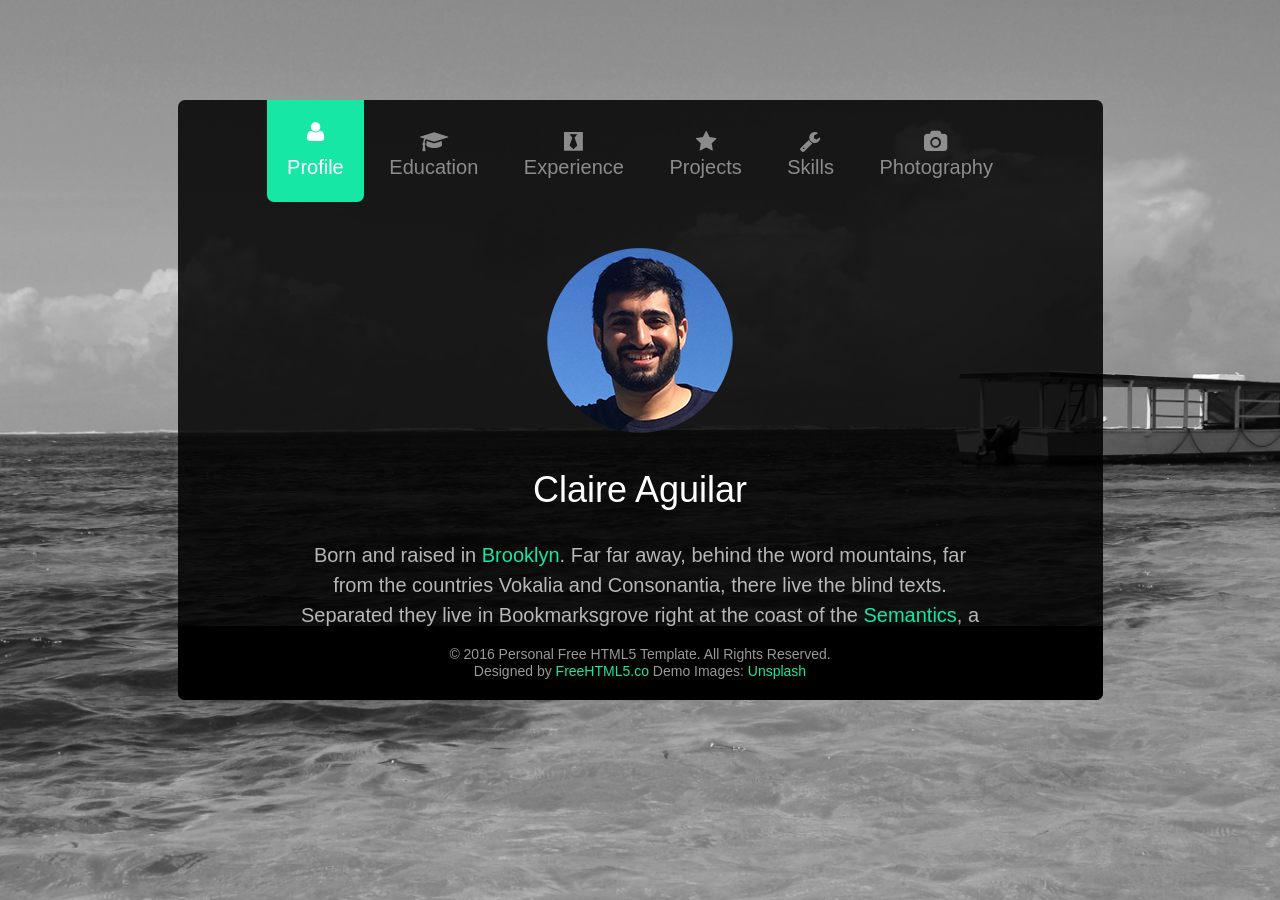
==== index.html @ 72194e79 "initial commit" ====
<!DOCTYPE html>
<!--[if lt IE 7]>      <html class="no-js lt-ie9 lt-ie8 lt-ie7"> <![endif]-->
<!--[if IE 7]>         <html class="no-js lt-ie9 lt-ie8"> <![endif]-->
<!--[if IE 8]>         <html class="no-js lt-ie9"> <![endif]-->
<!--[if gt IE 8]><!--> <html class="no-js"> <!--<![endif]-->
	<head>
	<meta charset="utf-8">
	<meta http-equiv="X-UA-Compatible" content="IE=edge">
	<title>Umair Sharif</title>
	<meta name="viewport" content="width=device-width, initial-scale=1">
	<meta name="description" content="Umair Sharif Portflio" />
	<meta name="keywords" content="Umair, Sharif, Umair Sharif" />
	<meta name="author" content="Umair Sharif" />

  	<!-- Facebook and Twitter integration -->
	<meta property="og:title" content=""/>
	<meta property="og:image" content=""/>
	<meta property="og:url" content=""/>
	<meta property="og:site_name" content=""/>
	<meta property="og:description" content=""/>
	<meta name="twitter:title" content="" />
	<meta name="twitter:image" content="" />
	<meta name="twitter:url" content="" />
	<meta name="twitter:card" content="" />

	<!-- Place favicon.ico and apple-touch-icon.png in the root directory -->
	<link rel="shortcut icon" href="favicon.ico">

	<!-- <link href='https://fonts.googleapis.com/css?family=Work+Sans:400,300,600,400italic,700' rel='stylesheet' type='text/css'> -->
	
	<!-- Animate.css -->
	<link rel="stylesheet" href="css/animate.css">
	<!-- Icomoon Icon Fonts-->
	<link rel="stylesheet" href="css/icomoon.css">
	<!-- Bootstrap  -->
	<link rel="stylesheet" href="css/bootstrap.css">
	<!-- Theme style  -->
	<link rel="stylesheet" href="css/style.css">

	<!-- Modernizr JS -->
	<script src="js/modernizr-2.6.2.min.js"></script>
	<!-- FOR IE9 below -->
	<!--[if lt IE 9]>
	<script src="js/respond.min.js"></script>
	<![endif]-->

	</head>
	<body style="background-image: url(images/bg_img.png);">
	
	<div id="fh5co-main">
		<div class="fh5co-tab-wrap">
			<ul class="fh5co-tab-menu">
				<li class="active"><a href="#" data-tab="1"><span class="icon icon-user"></span><span class="menu-text">Profile</span></a></li>
				<li><a href="#" data-tab="2"><span class="icon icon-graduation-cap"></span><span class="menu-text">Education</span></a></li>
				<li><a href="#" data-tab="3"><span class="icon icon-black-tie"></span><span class="menu-text">Experience</span></a></li>
				<li><a href="#" data-tab="4"><span class="icon icon-star"></span><span class="menu-text">Projects</span></a></li>
				<li><a href="#" data-tab="5" data-pie="yes"><span class="icon icon-wrench"></span><span class="menu-text">Skills</span></a></li>
				<li><a href="#" data-tab="6"><span class="icon icon-camera"></span><span class="menu-text">Photography</span></a></li>
			</ul>
			<div class="fh5co-tab-content active" data-content="1">
				<div class="fh5co-content-inner text-center">
					<div class="row row-bottom-padded-sm">
						<div class="col-md-12">
							<figure>
								<img src="images/profile_img.png" alt="Free HTML5 Wesbite Template by FreeHTML5.co">
							</figure>
							<h1>Claire Aguilar</h1>
							<p>Born and raised in <a href="#">Brooklyn</a>. Far far away, behind the word mountains, far from the countries Vokalia and Consonantia, there live the blind texts. Separated they live in Bookmarksgrove right at the coast of the <a href="#">Semantics</a>, a large language ocean. A small river named Duden flows by their place and supplies it with the necessary regelialia. </p>
						</div>
					</div>
					<div class="row">
						<div class="col-md-12 fh5co-counter">
							<div class="fh5co-number fh5co-left">10</div>
							<div class="fh5co-text">
								<h3 class="border-bottom">Years of experience in Web Design</h3>
								<p>Far far away, behind the word mountains, far from the countries.</p>
							</div>
						</div>
					</div>
					<ul class="fh5co-social">
						<li><a href="#"><i class="icon-envelope"></i></a></li>
						<li><a href="#"><i class="icon-twitter"></i></a></li>
						<li><a href="#"><i class="icon-instagram"></i></a></li>
						<li><a href="#"><i class="icon-google"></i></a></li>
						<li><a href="#"><i class="icon-linkedin"></i></a></li>
					</ul>
				</div>
			</div>
			<div class="fh5co-tab-content" data-content="2">
				<div class="fh5co-content-inner">
					<div class="row">
						<div class="col-md-12">
							<p>Far far away, behind the word mountains, far from the countries Vokalia and Consonantia, there live the blind texts.</p>

							<div class="fh5co-feature">
								<div class="fh5co-icon">
									<i class="icon-graduation-cap"></i>
								</div>
								<div class="fh5co-text">
									<h2>2001-2004</h2>
									<p>Far far away, behind the word mountains, far from the countries.</p>
								</div>
							</div>

							<div class="fh5co-feature">
								<div class="fh5co-icon">
									<i class="icon-graduation-cap"></i>
								</div>
								<div class="fh5co-text">
									<h2>2004-2008</h2>
									<p>Far far away, behind the word mountains, far from the countries.</p>
								</div>
							</div>

							<div class="fh5co-feature">
								<div class="fh5co-icon">
									<i class="icon-graduation-cap"></i>
								</div>
								<div class="fh5co-text">
									<h2>2008-2012</h2>
									<p>Far far away, behind the word mountains, far from the countries.</p>
								</div>
							</div>

						</div>
						
					</div>
				</div>
			</div>
			<div class="fh5co-tab-content" data-content="3">
				<div class="fh5co-content-inner">
					<div class="row">
						<div class="col-md-12">

							<p>I have the privilege to work with these cool companies.</p>

							<div class="fh5co-feature">
								<div class="fh5co-icon">
									<i class="icon-black-tie"></i>
								</div>
								<div class="fh5co-text">
									<h2>2008 - Present</h2>
									<h3>XYZ Inc.</h3>
									<p>Far far away, behind the word mountains, far from the countries.</p>
								</div>
							</div>

							<div class="fh5co-feature">
								<div class="fh5co-icon">
									<i class="icon-black-tie"></i>
								</div>
								<div class="fh5co-text">
									<h2>2004-2008</h2>
									<h3>Previous Ltd Co.</h3>
									<p>Far far away, behind the word mountains, far from the countries.</p>
								</div>
							</div>

							<div class="fh5co-feature">
								<div class="fh5co-icon">
									<i class="icon-black-tie"></i>
								</div>
								<div class="fh5co-text">
									<h2>1999-2004</h2>
									<h3>Previous Ltd Co.</h3>
									<p>Far far away, behind the word mountains, far from the countries.</p>
								</div>
							</div>

						</div>
						
					</div>
				</div>
			</div>
			<div class="fh5co-tab-content" data-content="4">
				<div class="fh5co-content-inner">
					<div class="row">
						<div class="col-md-12">

							<p>Here are some of my personal projects.</p>

							<div class="fh5co-feature">
								<div class="fh5co-icon">
									<i class="icon-star"></i>
								</div>
								<div class="fh5co-text">
									<h2>GrapeVyne</h2>
									<!-- <h3>XYZ Inc.</h3> -->
									<p>iOS App</p>
								</div>
							</div>

							<div class="fh5co-feature">
								<div class="fh5co-icon">
									<i class="icon-black-tie"></i>
								</div>
								<div class="fh5co-text">
									<h2>2004-2008</h2>
									<h3>Previous Ltd Co.</h3>
									<p>Far far away, behind the word mountains, far from the countries.</p>
								</div>
							</div>

							<div class="fh5co-feature">
								<div class="fh5co-icon">
									<i class="icon-black-tie"></i>
								</div>
								<div class="fh5co-text">
									<h2>1999-2004</h2>
									<h3>Previous Ltd Co.</h3>
									<p>Far far away, behind the word mountains, far from the countries.</p>
								</div>
							</div>

						</div>
						
					</div>
				</div>
			</div>
			<div class="fh5co-tab-content" data-content="5">
				<div class="fh5co-content-inner">
					<div class="row">
						<div class="col-md-12">
							<p>Far far away, behind the word mountains, far from the countries Vokalia and Consonantia, there live the blind texts.</p>
						</div>
						<div class="col-md-4 col-sm-6 col-xs-12 text-center">
							<div class="chart" data-percent="95"><span><strong>HTML5</strong>95%</span></div>
						</div>
						<div class="col-md-4 col-sm-6 col-xs-12 text-center">
							<div class="chart" data-percent="93"><span><strong>CSS3</strong>93%</span></div>
						</div>
						<div class="col-md-4 col-sm-6 col-xs-12 text-center">
							<div class="chart" data-percent="90"><span><strong>jQuery</strong>90%</span></div>
						</div>

						<div class="col-md-4 col-sm-6 col-xs-12 text-center">
							<div class="chart" data-percent="89"><span><strong>PHP</strong>89%</span></div>
						</div>
						<div class="col-md-4 col-sm-6 col-xs-12 text-center">
							<div class="chart" data-percent="85"><span><strong>MySQL</strong>85%</span></div>
						</div>
						<div class="col-md-4 col-sm-6 col-xs-12 text-center">
							<div class="chart" data-percent="90"><span><strong>AngularJS</strong>90%</span></div>
						</div>

					</div>
				</div>
			</div>
		</div>
		<footer id="fh5co-footer">
			<div class="row">
				<div class="col-md-6 col-md-offset-3 text-center">
					<small>
						&copy; 2016 Personal Free HTML5 Template. All Rights Reserved. <span class="fh5co-author">
						Designed by <a href="http://freehtml5.co" target="_blank">FreeHTML5.co</a> Demo Images: <a href="http://unsplash.com/" target="_blank">Unsplash</a></span>
					</small>
				</div>
			</div>
		</footer>
	</div>
	
	<!-- jQuery -->
	<script src="js/jquery.min.js"></script>
	<!-- jQuery Easing -->
	<script src="js/jquery.easing.1.3.js"></script>
	<!-- Bootstrap -->
	<script src="js/bootstrap.min.js"></script>
	<!-- Waypoints -->
	<script src="js/jquery.waypoints.min.js"></script>
	<!-- Easy PieChart -->
	<script src="js/jquery.easypiechart.min.js"></script>
	<!-- MAIN JS -->
	<script src="js/main.js"></script>

	</body>
</html>
---- css/icomoon.css ----
@font-face {
    font-family: 'icomoon';
    src:    url('fonts/icomoon.eot?195opb');
    src:    url('fonts/icomoon.eot?195opb#iefix') format('embedded-opentype'),
        url('fonts/icomoon.ttf?195opb') format('truetype'),
        url('fonts/icomoon.woff?195opb') format('woff'),
        url('fonts/icomoon.svg?195opb#icomoon') format('svg');
    font-weight: normal;
    font-style: normal;
}

[class^="icon-"], [class*=" icon-"] {
    /* use !important to prevent issues with browser extensions that change fonts */
    font-family: 'icomoon' !important;
    speak: none;
    font-style: normal;
    font-weight: normal;
    font-variant: normal;
    text-transform: none;
    line-height: 1;

    /* Better Font Rendering =========== */
    -webkit-font-smoothing: antialiased;
    -moz-osx-font-smoothing: grayscale;
}

.icon-glass:before {
    content: "\f000";
}
.icon-music:before {
    content: "\f001";
}
.icon-search:before {
    content: "\f002";
}
.icon-envelope-o:before {
    content: "\f003";
}
.icon-heart:before {
    content: "\f004";
}
.icon-star:before {
    content: "\f005";
}
.icon-star-o:before {
    content: "\f006";
}
.icon-user:before {
    content: "\f007";
}
.icon-film:before {
    content: "\f008";
}
.icon-th-large:before {
    content: "\f009";
}
.icon-th:before {
    content: "\f00a";
}
.icon-th-list:before {
    content: "\f00b";
}
.icon-check:before {
    content: "\f00c";
}
.icon-close:before {
    content: "\f00d";
}
.icon-remove:before {
    content: "\f00d";
}
.icon-times:before {
    content: "\f00d";
}
.icon-search-plus:before {
    content: "\f00e";
}
.icon-search-minus:before {
    content: "\f010";
}
.icon-power-off:before {
    content: "\f011";
}
.icon-signal:before {
    content: "\f012";
}
.icon-cog:before {
    content: "\f013";
}
.icon-gear:before {
    content: "\f013";
}
.icon-trash-o:before {
    content: "\f014";
}
.icon-home:before {
    content: "\f015";
}
.icon-file-o:before {
    content: "\f016";
}
.icon-clock-o:before {
    content: "\f017";
}
.icon-road:before {
    content: "\f018";
}
.icon-download:before {
    content: "\f019";
}
.icon-arrow-circle-o-down:before {
    content: "\f01a";
}
.icon-arrow-circle-o-up:before {
    content: "\f01b";
}
.icon-inbox:before {
    content: "\f01c";
}
.icon-play-circle-o:before {
    content: "\f01d";
}
.icon-repeat:before {
    content: "\f01e";
}
.icon-rotate-right:before {
    content: "\f01e";
}
.icon-refresh:before {
    content: "\f021";
}
.icon-list-alt:before {
    content: "\f022";
}
.icon-lock:before {
    content: "\f023";
}
.icon-flag:before {
    content: "\f024";
}
.icon-headphones:before {
    content: "\f025";
}
.icon-volume-off:before {
    content: "\f026";
}
.icon-volume-down:before {
    content: "\f027";
}
.icon-volume-up:before {
    content: "\f028";
}
.icon-qrcode:before {
    content: "\f029";
}
.icon-barcode:before {
    content: "\f02a";
}
.icon-tag:before {
    content: "\f02b";
}
.icon-tags:before {
    content: "\f02c";
}
.icon-book:before {
    content: "\f02d";
}
.icon-bookmark:before {
    content: "\f02e";
}
.icon-print:before {
    content: "\f02f";
}
.icon-camera:before {
    content: "\f030";
}
.icon-font:before {
    content: "\f031";
}
.icon-bold:before {
    content: "\f032";
}
.icon-italic:before {
    content: "\f033";
}
.icon-text-height:before {
    content: "\f034";
}
.icon-text-width:before {
    content: "\f035";
}
.icon-align-left:before {
    content: "\f036";
}
.icon-align-center:before {
    content: "\f037";
}
.icon-align-right:before {
    content: "\f038";
}
.icon-align-justify:before {
    content: "\f039";
}
.icon-list:before {
    content: "\f03a";
}
.icon-dedent:before {
    content: "\f03b";
}
.icon-outdent:before {
    content: "\f03b";
}
.icon-indent:before {
    content: "\f03c";
}
.icon-video-camera:before {
    content: "\f03d";
}
.icon-image:before {
    content: "\f03e";
}
.icon-photo:before {
    content: "\f03e";
}
.icon-picture-o:before {
    content: "\f03e";
}
.icon-pencil:before {
    content: "\f040";
}
.icon-map-marker:before {
    content: "\f041";
}
.icon-adjust:before {
    content: "\f042";
}
.icon-tint:before {
    content: "\f043";
}
.icon-edit:before {
    content: "\f044";
}
.icon-pencil-square-o:before {
    content: "\f044";
}
.icon-share-square-o:before {
    content: "\f045";
}
.icon-check-square-o:before {
    content: "\f046";
}
.icon-arrows:before {
    content: "\f047";
}
.icon-step-backward:before {
    content: "\f048";
}
.icon-fast-backward:before {
    content: "\f049";
}
.icon-backward:before {
    content: "\f04a";
}
.icon-play:before {
    content: "\f04b";
}
.icon-pause:before {
    content: "\f04c";
}
.icon-stop:before {
    content: "\f04d";
}
.icon-forward:before {
    content: "\f04e";
}
.icon-fast-forward:before {
    content: "\f050";
}
.icon-step-forward:before {
    content: "\f051";
}
.icon-eject:before {
    content: "\f052";
}
.icon-chevron-left:before {
    content: "\f053";
}
.icon-chevron-right:before {
    content: "\f054";
}
.icon-plus-circle:before {
    content: "\f055";
}
.icon-minus-circle:before {
    content: "\f056";
}
.icon-times-circle:before {
    content: "\f057";
}
.icon-check-circle:before {
    content: "\f058";
}
.icon-question-circle:before {
    content: "\f059";
}
.icon-info-circle:before {
    content: "\f05a";
}
.icon-crosshairs:before {
    content: "\f05b";
}
.icon-times-circle-o:before {
    content: "\f05c";
}
.icon-check-circle-o:before {
    content: "\f05d";
}
.icon-ban:before {
    content: "\f05e";
}
.icon-arrow-left:before {
    content: "\f060";
}
.icon-arrow-right:before {
    content: "\f061";
}
.icon-arrow-up:before {
    content: "\f062";
}
.icon-arrow-down:before {
    content: "\f063";
}
.icon-mail-forward:before {
    content: "\f064";
}
.icon-share:before {
    content: "\f064";
}
.icon-expand:before {
    content: "\f065";
}
.icon-compress:before {
    content: "\f066";
}
.icon-plus:before {
    content: "\f067";
}
.icon-minus:before {
    content: "\f068";
}
.icon-asterisk:before {
    content: "\f069";
}
.icon-exclamation-circle:before {
    content: "\f06a";
}
.icon-gift:before {
    content: "\f06b";
}
.icon-leaf:before {
    content: "\f06c";
}
.icon-fire:before {
    content: "\f06d";
}
.icon-eye:before {
    content: "\f06e";
}
.icon-eye-slash:before {
    content: "\f070";
}
.icon-exclamation-triangle:before {
    content: "\f071";
}
.icon-warning:before {
    content: "\f071";
}
.icon-plane:before {
    content: "\f072";
}
.icon-calendar:before {
    content: "\f073";
}
.icon-random:before {
    content: "\f074";
}
.icon-comment:before {
    content: "\f075";
}
.icon-magnet:before {
    content: "\f076";
}
.icon-chevron-up:before {
    content: "\f077";
}
.icon-chevron-down:before {
    content: "\f078";
}
.icon-retweet:before {
    content: "\f079";
}
.icon-shopping-cart:before {
    content: "\f07a";
}
.icon-folder:before {
    content: "\f07b";
}
.icon-folder-open:before {
    content: "\f07c";
}
.icon-arrows-v:before {
    content: "\f07d";
}
.icon-arrows-h:before {
    content: "\f07e";
}
.icon-bar-chart:before {
    content: "\f080";
}
.icon-bar-chart-o:before {
    content: "\f080";
}
.icon-twitter-square:before {
    content: "\f081";
}
.icon-facebook-square:before {
    content: "\f082";
}
.icon-camera-retro:before {
    content: "\f083";
}
.icon-key:before {
    content: "\f084";
}
.icon-cogs:before {
    content: "\f085";
}
.icon-gears:before {
    content: "\f085";
}
.icon-comments:before {
    content: "\f086";
}
.icon-thumbs-o-up:before {
    content: "\f087";
}
.icon-thumbs-o-down:before {
    content: "\f088";
}
.icon-star-half:before {
    content: "\f089";
}
.icon-heart-o:before {
    content: "\f08a";
}
.icon-sign-out:before {
    content: "\f08b";
}
.icon-linkedin-square:before {
    content: "\f08c";
}
.icon-thumb-tack:before {
    content: "\f08d";
}
.icon-external-link:before {
    content: "\f08e";
}
.icon-sign-in:before {
    content: "\f090";
}
.icon-trophy:before {
    content: "\f091";
}
.icon-github-square:before {
    content: "\f092";
}
.icon-upload:before {
    content: "\f093";
}
.icon-lemon-o:before {
    content: "\f094";
}
.icon-phone:before {
    content: "\f095";
}
.icon-square-o:before {
    content: "\f096";
}
.icon-bookmark-o:before {
    content: "\f097";
}
.icon-phone-square:before {
    content: "\f098";
}
.icon-twitter:before {
    content: "\f099";
}
.icon-facebook:before {
    content: "\f09a";
}
.icon-facebook-f:before {
    content: "\f09a";
}
.icon-github:before {
    content: "\f09b";
}
.icon-unlock:before {
    content: "\f09c";
}
.icon-credit-card:before {
    content: "\f09d";
}
.icon-feed:before {
    content: "\f09e";
}
.icon-rss:before {
    content: "\f09e";
}
.icon-hdd-o:before {
    content: "\f0a0";
}
.icon-bullhorn:before {
    content: "\f0a1";
}
.icon-bell-o:before {
    content: "\f0a2";
}
.icon-certificate:before {
    content: "\f0a3";
}
.icon-hand-o-right:before {
    content: "\f0a4";
}
.icon-hand-o-left:before {
    content: "\f0a5";
}
.icon-hand-o-up:before {
    content: "\f0a6";
}
.icon-hand-o-down:before {
    content: "\f0a7";
}
.icon-arrow-circle-left:before {
    content: "\f0a8";
}
.icon-arrow-circle-right:before {
    content: "\f0a9";
}
.icon-arrow-circle-up:before {
    content: "\f0aa";
}
.icon-arrow-circle-down:before {
    content: "\f0ab";
}
.icon-globe:before {
    content: "\f0ac";
}
.icon-wrench:before {
    content: "\f0ad";
}
.icon-tasks:before {
    content: "\f0ae";
}
.icon-filter:before {
    content: "\f0b0";
}
.icon-briefcase:before {
    content: "\f0b1";
}
.icon-arrows-alt:before {
    content: "\f0b2";
}
.icon-group:before {
    content: "\f0c0";
}
.icon-users:before {
    content: "\f0c0";
}
.icon-chain:before {
    content: "\f0c1";
}
.icon-link:before {
    content: "\f0c1";
}
.icon-cloud:before {
    content: "\f0c2";
}
.icon-flask:before {
    content: "\f0c3";
}
.icon-cut:before {
    content: "\f0c4";
}
.icon-scissors:before {
    content: "\f0c4";
}
.icon-copy:before {
    content: "\f0c5";
}
.icon-files-o:before {
    content: "\f0c5";
}
.icon-paperclip:before {
    content: "\f0c6";
}
.icon-floppy-o:before {
    content: "\f0c7";
}
.icon-save:before {
    content: "\f0c7";
}
.icon-square:before {
    content: "\f0c8";
}
.icon-bars:before {
    content: "\f0c9";
}
.icon-navicon:before {
    content: "\f0c9";
}
.icon-reorder:before {
    content: "\f0c9";
}
.icon-list-ul:before {
    content: "\f0ca";
}
.icon-list-ol:before {
    content: "\f0cb";
}
.icon-strikethrough:before {
    content: "\f0cc";
}
.icon-underline:before {
    content: "\f0cd";
}
.icon-table:before {
    content: "\f0ce";
}
.icon-magic:before {
    content: "\f0d0";
}
.icon-truck:before {
    content: "\f0d1";
}
.icon-pinterest:before {
    content: "\f0d2";
}
.icon-pinterest-square:before {
    content: "\f0d3";
}
.icon-google-plus-square:before {
    content: "\f0d4";
}
.icon-google-plus:before {
    content: "\f0d5";
}
.icon-money:before {
    content: "\f0d6";
}
.icon-caret-down:before {
    content: "\f0d7";
}
.icon-caret-up:before {
    content: "\f0d8";
}
.icon-caret-left:before {
    content: "\f0d9";
}
.icon-caret-right:before {
    content: "\f0da";
}
.icon-columns:before {
    content: "\f0db";
}
.icon-sort:before {
    content: "\f0dc";
}
.icon-unsorted:before {
    content: "\f0dc";
}
.icon-sort-desc:before {
    content: "\f0dd";
}
.icon-sort-down:before {
    content: "\f0dd";
}
.icon-sort-asc:before {
    content: "\f0de";
}
.icon-sort-up:before {
    content: "\f0de";
}
.icon-envelope:before {
    content: "\f0e0";
}
.icon-linkedin:before {
    content: "\f0e1";
}
.icon-rotate-left:before {
    content: "\f0e2";
}
.icon-undo:before {
    content: "\f0e2";
}
.icon-gavel:before {
    content: "\f0e3";
}
.icon-legal:before {
    content: "\f0e3";
}
.icon-dashboard:before {
    content: "\f0e4";
}
.icon-tachometer:before {
    content: "\f0e4";
}
.icon-comment-o:before {
    content: "\f0e5";
}
.icon-comments-o:before {
    content: "\f0e6";
}
.icon-bolt:before {
    content: "\f0e7";
}
.icon-flash:before {
    content: "\f0e7";
}
.icon-sitemap:before {
    content: "\f0e8";
}
.icon-umbrella:before {
    content: "\f0e9";
}
.icon-clipboard:before {
    content: "\f0ea";
}
.icon-paste:before {
    content: "\f0ea";
}
.icon-lightbulb-o:before {
    content: "\f0eb";
}
.icon-exchange:before {
    content: "\f0ec";
}
.icon-cloud-download:before {
    content: "\f0ed";
}
.icon-cloud-upload:before {
    content: "\f0ee";
}
.icon-user-md:before {
    content: "\f0f0";
}
.icon-stethoscope:before {
    content: "\f0f1";
}
.icon-suitcase:before {
    content: "\f0f2";
}
.icon-bell:before {
    content: "\f0f3";
}
.icon-coffee:before {
    content: "\f0f4";
}
.icon-cutlery:before {
    content: "\f0f5";
}
.icon-file-text-o:before {
    content: "\f0f6";
}
.icon-building-o:before {
    content: "\f0f7";
}
.icon-hospital-o:before {
    content: "\f0f8";
}
.icon-ambulance:before {
    content: "\f0f9";
}
.icon-medkit:before {
    content: "\f0fa";
}
.icon-fighter-jet:before {
    content: "\f0fb";
}
.icon-beer:before {
    content: "\f0fc";
}
.icon-h-square:before {
    content: "\f0fd";
}
.icon-plus-square:before {
    content: "\f0fe";
}
.icon-angle-double-left:before {
    content: "\f100";
}
.icon-angle-double-right:before {
    content: "\f101";
}
.icon-angle-double-up:before {
    content: "\f102";
}
.icon-angle-double-down:before {
    content: "\f103";
}
.icon-angle-left:before {
    content: "\f104";
}
.icon-angle-right:before {
    content: "\f105";
}
.icon-angle-up:before {
    content: "\f106";
}
.icon-angle-down:before {
    content: "\f107";
}
.icon-desktop:before {
    content: "\f108";
}
.icon-laptop:before {
    content: "\f109";
}
.icon-tablet:before {
    content: "\f10a";
}
.icon-mobile:before {
    content: "\f10b";
}
.icon-mobile-phone:before {
    content: "\f10b";
}
.icon-circle-o:before {
    content: "\f10c";
}
.icon-quote-left:before {
    content: "\f10d";
}
.icon-quote-right:before {
    content: "\f10e";
}
.icon-spinner:before {
    content: "\f110";
}
.icon-circle:before {
    content: "\f111";
}
.icon-mail-reply:before {
    content: "\f112";
}
.icon-reply:before {
    content: "\f112";
}
.icon-github-alt:before {
    content: "\f113";
}
.icon-folder-o:before {
    content: "\f114";
}
.icon-folder-open-o:before {
    content: "\f115";
}
.icon-smile-o:before {
    content: "\f118";
}
.icon-frown-o:before {
    content: "\f119";
}
.icon-meh-o:before {
    content: "\f11a";
}
.icon-gamepad:before {
    content: "\f11b";
}
.icon-keyboard-o:before {
    content: "\f11c";
}
.icon-flag-o:before {
    content: "\f11d";
}
.icon-flag-checkered:before {
    content: "\f11e";
}
.icon-terminal:before {
    content: "\f120";
}
.icon-code:before {
    content: "\f121";
}
.icon-mail-reply-all:before {
    content: "\f122";
}
.icon-reply-all:before {
    content: "\f122";
}
.icon-star-half-empty:before {
    content: "\f123";
}
.icon-star-half-full:before {
    content: "\f123";
}
.icon-star-half-o:before {
    content: "\f123";
}
.icon-location-arrow:before {
    content: "\f124";
}
.icon-crop:before {
    content: "\f125";
}
.icon-code-fork:before {
    content: "\f126";
}
.icon-chain-broken:before {
    content: "\f127";
}
.icon-unlink:before {
    content: "\f127";
}
.icon-question:before {
    content: "\f128";
}
.icon-info:before {
    content: "\f129";
}
.icon-exclamation:before {
    content: "\f12a";
}
.icon-superscript:before {
    content: "\f12b";
}
.icon-subscript:before {
    content: "\f12c";
}
.icon-eraser:before {
    content: "\f12d";
}
.icon-puzzle-piece:before {
    content: "\f12e";
}
.icon-microphone:before {
    content: "\f130";
}
.icon-microphone-slash:before {
    content: "\f131";
}
.icon-shield:before {
    content: "\f132";
}
.icon-calendar-o:before {
    content: "\f133";
}
.icon-fire-extinguisher:before {
    content: "\f134";
}
.icon-rocket:before {
    content: "\f135";
}
.icon-maxcdn:before {
    content: "\f136";
}
.icon-chevron-circle-left:before {
    content: "\f137";
}
.icon-chevron-circle-right:before {
    content: "\f138";
}
.icon-chevron-circle-up:before {
    content: "\f139";
}
.icon-chevron-circle-down:before {
    content: "\f13a";
}
.icon-html5:before {
    content: "\f13b";
}
.icon-css3:before {
    content: "\f13c";
}
.icon-anchor:before {
    content: "\f13d";
}
.icon-unlock-alt:before {
    content: "\f13e";
}
.icon-bullseye:before {
    content: "\f140";
}
.icon-ellipsis-h:before {
    content: "\f141";
}
.icon-ellipsis-v:before {
    content: "\f142";
}
.icon-rss-square:before {
    content: "\f143";
}
.icon-play-circle:before {
    content: "\f144";
}
.icon-ticket:before {
    content: "\f145";
}
.icon-minus-square:before {
    content: "\f146";
}
.icon-minus-square-o:before {
    content: "\f147";
}
.icon-level-up:before {
    content: "\f148";
}
.icon-level-down:before {
    content: "\f149";
}
.icon-check-square:before {
    content: "\f14a";
}
.icon-pencil-square:before {
    content: "\f14b";
}
.icon-external-link-square:before {
    content: "\f14c";
}
.icon-share-square:before {
    content: "\f14d";
}
.icon-compass:before {
    content: "\f14e";
}
.icon-caret-square-o-down:before {
    content: "\f150";
}
.icon-toggle-down:before {
    content: "\f150";
}
.icon-caret-square-o-up:before {
    content: "\f151";
}
.icon-toggle-up:before {
    content: "\f151";
}
.icon-caret-square-o-right:before {
    content: "\f152";
}
.icon-toggle-right:before {
    content: "\f152";
}
.icon-eur:before {
    content: "\f153";
}
.icon-euro:before {
    content: "\f153";
}
.icon-gbp:before {
    content: "\f154";
}
.icon-dollar:before {
    content: "\f155";
}
.icon-usd:before {
    content: "\f155";
}
.icon-inr:before {
    content: "\f156";
}
.icon-rupee:before {
    content: "\f156";
}
.icon-cny:before {
    content: "\f157";
}
.icon-jpy:before {
    content: "\f157";
}
.icon-rmb:before {
    content: "\f157";
}
.icon-yen:before {
    content: "\f157";
}
.icon-rouble:before {
    content: "\f158";
}
.icon-rub:before {
    content: "\f158";
}
.icon-ruble:before {
    content: "\f158";
}
.icon-krw:before {
    content: "\f159";
}
.icon-won:before {
    content: "\f159";
}
.icon-bitcoin:before {
    content: "\f15a";
}
.icon-btc:before {
    content: "\f15a";
}
.icon-file:before {
    content: "\f15b";
}
.icon-file-text:before {
    content: "\f15c";
}
.icon-sort-alpha-asc:before {
    content: "\f15d";
}
.icon-sort-alpha-desc:before {
    content: "\f15e";
}
.icon-sort-amount-asc:before {
    content: "\f160";
}
.icon-sort-amount-desc:before {
    content: "\f161";
}
.icon-sort-numeric-asc:before {
    content: "\f162";
}
.icon-sort-numeric-desc:before {
    content: "\f163";
}
.icon-thumbs-up:before {
    content: "\f164";
}
.icon-thumbs-down:before {
    content: "\f165";
}
.icon-youtube-square:before {
    content: "\f166";
}
.icon-youtube:before {
    content: "\f167";
}
.icon-xing:before {
    content: "\f168";
}
.icon-xing-square:before {
    content: "\f169";
}
.icon-youtube-play:before {
    content: "\f16a";
}
.icon-dropbox:before {
    content: "\f16b";
}
.icon-stack-overflow:before {
    content: "\f16c";
}
.icon-instagram:before {
    content: "\f16d";
}
.icon-flickr:before {
    content: "\f16e";
}
.icon-adn:before {
    content: "\f170";
}
.icon-bitbucket:before {
    content: "\f171";
}
.icon-bitbucket-square:before {
    content: "\f172";
}
.icon-tumblr:before {
    content: "\f173";
}
.icon-tumblr-square:before {
    content: "\f174";
}
.icon-long-arrow-down:before {
    content: "\f175";
}
.icon-long-arrow-up:before {
    content: "\f176";
}
.icon-long-arrow-left:before {
    content: "\f177";
}
.icon-long-arrow-right:before {
    content: "\f178";
}
.icon-apple:before {
    content: "\f179";
}
.icon-windows:before {
    content: "\f17a";
}
.icon-android:before {
    content: "\f17b";
}
.icon-linux:before {
    content: "\f17c";
}
.icon-dribbble:before {
    content: "\f17d";
}
.icon-skype:before {
    content: "\f17e";
}
.icon-foursquare:before {
    content: "\f180";
}
.icon-trello:before {
    content: "\f181";
}
.icon-female:before {
    content: "\f182";
}
.icon-male:before {
    content: "\f183";
}
.icon-gittip:before {
    content: "\f184";
}
.icon-gratipay:before {
    content: "\f184";
}
.icon-sun-o:before {
    content: "\f185";
}
.icon-moon-o:before {
    content: "\f186";
}
.icon-archive:before {
    content: "\f187";
}
.icon-bug:before {
    content: "\f188";
}
.icon-vk:before {
    content: "\f189";
}
.icon-weibo:before {
    content: "\f18a";
}
.icon-renren:before {
    content: "\f18b";
}
.icon-pagelines:before {
    content: "\f18c";
}
.icon-stack-exchange:before {
    content: "\f18d";
}
.icon-arrow-circle-o-right:before {
    content: "\f18e";
}
.icon-arrow-circle-o-left:before {
    content: "\f190";
}
.icon-caret-square-o-left:before {
    content: "\f191";
}
.icon-toggle-left:before {
    content: "\f191";
}
.icon-dot-circle-o:before {
    content: "\f192";
}
.icon-wheelchair:before {
    content: "\f193";
}
.icon-vimeo-square:before {
    content: "\f194";
}
.icon-try:before {
    content: "\f195";
}
.icon-turkish-lira:before {
    content: "\f195";
}
.icon-plus-square-o:before {
    content: "\f196";
}
.icon-space-shuttle:before {
    content: "\f197";
}
.icon-slack:before {
    content: "\f198";
}
.icon-envelope-square:before {
    content: "\f199";
}
.icon-wordpress:before {
    content: "\f19a";
}
.icon-openid:before {
    content: "\f19b";
}
.icon-bank:before {
    content: "\f19c";
}
.icon-institution:before {
    content: "\f19c";
}
.icon-university:before {
    content: "\f19c";
}
.icon-graduation-cap:before {
    content: "\f19d";
}
.icon-mortar-board:before {
    content: "\f19d";
}
.icon-yahoo:before {
    content: "\f19e";
}
.icon-google:before {
    content: "\f1a0";
}
.icon-reddit:before {
    content: "\f1a1";
}
.icon-reddit-square:before {
    content: "\f1a2";
}
.icon-stumbleupon-circle:before {
    content: "\f1a3";
}
.icon-stumbleupon:before {
    content: "\f1a4";
}
.icon-delicious:before {
    content: "\f1a5";
}
.icon-digg:before {
    content: "\f1a6";
}
.icon-pied-piper-pp:before {
    content: "\f1a7";
}
.icon-pied-piper-alt:before {
    content: "\f1a8";
}
.icon-drupal:before {
    content: "\f1a9";
}
.icon-joomla:before {
    content: "\f1aa";
}
.icon-language:before {
    content: "\f1ab";
}
.icon-fax:before {
    content: "\f1ac";
}
.icon-building:before {
    content: "\f1ad";
}
.icon-child:before {
    content: "\f1ae";
}
.icon-paw:before {
    content: "\f1b0";
}
.icon-spoon:before {
    content: "\f1b1";
}
.icon-cube:before {
    content: "\f1b2";
}
.icon-cubes:before {
    content: "\f1b3";
}
.icon-behance:before {
    content: "\f1b4";
}
.icon-behance-square:before {
    content: "\f1b5";
}
.icon-steam:before {
    content: "\f1b6";
}
.icon-steam-square:before {
    content: "\f1b7";
}
.icon-recycle:before {
    content: "\f1b8";
}
.icon-automobile:before {
    content: "\f1b9";
}
.icon-car:before {
    content: "\f1b9";
}
.icon-cab:before {
    content: "\f1ba";
}
.icon-taxi:before {
    content: "\f1ba";
}
.icon-tree:before {
    content: "\f1bb";
}
.icon-spotify:before {
    content: "\f1bc";
}
.icon-deviantart:before {
    content: "\f1bd";
}
.icon-soundcloud:before {
    content: "\f1be";
}
.icon-database:before {
    content: "\f1c0";
}
.icon-file-pdf-o:before {
    content: "\f1c1";
}
.icon-file-word-o:before {
    content: "\f1c2";
}
.icon-file-excel-o:before {
    content: "\f1c3";
}
.icon-file-powerpoint-o:before {
    content: "\f1c4";
}
.icon-file-image-o:before {
    content: "\f1c5";
}
.icon-file-photo-o:before {
    content: "\f1c5";
}
.icon-file-picture-o:before {
    content: "\f1c5";
}
.icon-file-archive-o:before {
    content: "\f1c6";
}
.icon-file-zip-o:before {
    content: "\f1c6";
}
.icon-file-audio-o:before {
    content: "\f1c7";
}
.icon-file-sound-o:before {
    content: "\f1c7";
}
.icon-file-movie-o:before {
    content: "\f1c8";
}
.icon-file-video-o:before {
    content: "\f1c8";
}
.icon-file-code-o:before {
    content: "\f1c9";
}
.icon-vine:before {
    content: "\f1ca";
}
.icon-codepen:before {
    content: "\f1cb";
}
.icon-jsfiddle:before {
    content: "\f1cc";
}
.icon-life-bouy:before {
    content: "\f1cd";
}
.icon-life-buoy:before {
    content: "\f1cd";
}
.icon-life-ring:before {
    content: "\f1cd";
}
.icon-life-saver:before {
    content: "\f1cd";
}
.icon-support:before {
    content: "\f1cd";
}
.icon-circle-o-notch:before {
    content: "\f1ce";
}
.icon-ra:before {
    content: "\f1d0";
}
.icon-rebel:before {
    content: "\f1d0";
}
.icon-resistance:before {
    content: "\f1d0";
}
.icon-empire:before {
    content: "\f1d1";
}
.icon-ge:before {
    content: "\f1d1";
}
.icon-git-square:before {
    content: "\f1d2";
}
.icon-git:before {
    content: "\f1d3";
}
.icon-hacker-news:before {
    content: "\f1d4";
}
.icon-y-combinator-square:before {
    content: "\f1d4";
}
.icon-yc-square:before {
    content: "\f1d4";
}
.icon-tencent-weibo:before {
    content: "\f1d5";
}
.icon-qq:before {
    content: "\f1d6";
}
.icon-wechat:before {
    content: "\f1d7";
}
.icon-weixin:before {
    content: "\f1d7";
}
.icon-paper-plane:before {
    content: "\f1d8";
}
.icon-send:before {
    content: "\f1d8";
}
.icon-paper-plane-o:before {
    content: "\f1d9";
}
.icon-send-o:before {
    content: "\f1d9";
}
.icon-history:before {
    content: "\f1da";
}
.icon-circle-thin:before {
    content: "\f1db";
}
.icon-header:before {
    content: "\f1dc";
}
.icon-paragraph:before {
    content: "\f1dd";
}
.icon-sliders:before {
    content: "\f1de";
}
.icon-share-alt:before {
    content: "\f1e0";
}
.icon-share-alt-square:before {
    content: "\f1e1";
}
.icon-bomb:before {
    content: "\f1e2";
}
.icon-futbol-o:before {
    content: "\f1e3";
}
.icon-soccer-ball-o:before {
    content: "\f1e3";
}
.icon-tty:before {
    content: "\f1e4";
}
.icon-binoculars:before {
    content: "\f1e5";
}
.icon-plug:before {
    content: "\f1e6";
}
.icon-slideshare:before {
    content: "\f1e7";
}
.icon-twitch:before {
    content: "\f1e8";
}
.icon-yelp:before {
    content: "\f1e9";
}
.icon-newspaper-o:before {
    content: "\f1ea";
}
.icon-wifi:before {
    content: "\f1eb";
}
.icon-calculator:before {
    content: "\f1ec";
}
.icon-paypal:before {
    content: "\f1ed";
}
.icon-google-wallet:before {
    content: "\f1ee";
}
.icon-cc-visa:before {
    content: "\f1f0";
}
.icon-cc-mastercard:before {
    content: "\f1f1";
}
.icon-cc-discover:before {
    content: "\f1f2";
}
.icon-cc-amex:before {
    content: "\f1f3";
}
.icon-cc-paypal:before {
    content: "\f1f4";
}
.icon-cc-stripe:before {
    content: "\f1f5";
}
.icon-bell-slash:before {
    content: "\f1f6";
}
.icon-bell-slash-o:before {
    content: "\f1f7";
}
.icon-trash:before {
    content: "\f1f8";
}
.icon-copyright:before {
    content: "\f1f9";
}
.icon-at:before {
    content: "\f1fa";
}
.icon-eyedropper:before {
    content: "\f1fb";
}
.icon-paint-brush:before {
    content: "\f1fc";
}
.icon-birthday-cake:before {
    content: "\f1fd";
}
.icon-area-chart:before {
    content: "\f1fe";
}
.icon-pie-chart:before {
    content: "\f200";
}
.icon-line-chart:before {
    content: "\f201";
}
.icon-lastfm:before {
    content: "\f202";
}
.icon-lastfm-square:before {
    content: "\f203";
}
.icon-toggle-off:before {
    content: "\f204";
}
.icon-toggle-on:before {
    content: "\f205";
}
.icon-bicycle:before {
    content: "\f206";
}
.icon-bus:before {
    content: "\f207";
}
.icon-ioxhost:before {
    content: "\f208";
}
.icon-angellist:before {
    content: "\f209";
}
.icon-cc:before {
    content: "\f20a";
}
.icon-ils:before {
    content: "\f20b";
}
.icon-shekel:before {
    content: "\f20b";
}
.icon-sheqel:before {
    content: "\f20b";
}
.icon-meanpath:before {
    content: "\f20c";
}
.icon-buysellads:before {
    content: "\f20d";
}
.icon-connectdevelop:before {
    content: "\f20e";
}
.icon-dashcube:before {
    content: "\f210";
}
.icon-forumbee:before {
    content: "\f211";
}
.icon-leanpub:before {
    content: "\f212";
}
.icon-sellsy:before {
    content: "\f213";
}
.icon-shirtsinbulk:before {
    content: "\f214";
}
.icon-simplybuilt:before {
    content: "\f215";
}
.icon-skyatlas:before {
    content: "\f216";
}
.icon-cart-plus:before {
    content: "\f217";
}
.icon-cart-arrow-down:before {
    content: "\f218";
}
.icon-diamond:before {
    content: "\f219";
}
.icon-ship:before {
    content: "\f21a";
}
.icon-user-secret:before {
    content: "\f21b";
}
.icon-motorcycle:before {
    content: "\f21c";
}
.icon-street-view:before {
    content: "\f21d";
}
.icon-heartbeat:before {
    content: "\f21e";
}
.icon-venus:before {
    content: "\f221";
}
.icon-mars:before {
    content: "\f222";
}
.icon-mercury:before {
    content: "\f223";
}
.icon-intersex:before {
    content: "\f224";
}
.icon-transgender:before {
    content: "\f224";
}
.icon-transgender-alt:before {
    content: "\f225";
}
.icon-venus-double:before {
    content: "\f226";
}
.icon-mars-double:before {
    content: "\f227";
}
.icon-venus-mars:before {
    content: "\f228";
}
.icon-mars-stroke:before {
    content: "\f229";
}
.icon-mars-stroke-v:before {
    content: "\f22a";
}
.icon-mars-stroke-h:before {
    content: "\f22b";
}
.icon-neuter:before {
    content: "\f22c";
}
.icon-genderless:before {
    content: "\f22d";
}
.icon-facebook-official:before {
    content: "\f230";
}
.icon-pinterest-p:before {
    content: "\f231";
}
.icon-whatsapp:before {
    content: "\f232";
}
.icon-server:before {
    content: "\f233";
}
.icon-user-plus:before {
    content: "\f234";
}
.icon-user-times:before {
    content: "\f235";
}
.icon-bed:before {
    content: "\f236";
}
.icon-hotel:before {
    content: "\f236";
}
.icon-viacoin:before {
    content: "\f237";
}
.icon-train:before {
    content: "\f238";
}
.icon-subway:before {
    content: "\f239";
}
.icon-medium:before {
    content: "\f23a";
}
.icon-y-combinator:before {
    content: "\f23b";
}
.icon-yc:before {
    content: "\f23b";
}
.icon-optin-monster:before {
    content: "\f23c";
}
.icon-opencart:before {
    content: "\f23d";
}
.icon-expeditedssl:before {
    content: "\f23e";
}
.icon-battery-4:before {
    content: "\f240";
}
.icon-battery-full:before {
    content: "\f240";
}
.icon-battery-3:before {
    content: "\f241";
}
.icon-battery-three-quarters:before {
    content: "\f241";
}
.icon-battery-2:before {
    content: "\f242";
}
.icon-battery-half:before {
    content: "\f242";
}
.icon-battery-1:before {
    content: "\f243";
}
.icon-battery-quarter:before {
    content: "\f243";
}
.icon-battery-0:before {
    content: "\f244";
}
.icon-battery-empty:before {
    content: "\f244";
}
.icon-mouse-pointer:before {
    content: "\f245";
}
.icon-i-cursor:before {
    content: "\f246";
}
.icon-object-group:before {
    content: "\f247";
}
.icon-object-ungroup:before {
    content: "\f248";
}
.icon-sticky-note:before {
    content: "\f249";
}
.icon-sticky-note-o:before {
    content: "\f24a";
}
.icon-cc-jcb:before {
    content: "\f24b";
}
.icon-cc-diners-club:before {
    content: "\f24c";
}
.icon-clone:before {
    content: "\f24d";
}
.icon-balance-scale:before {
    content: "\f24e";
}
.icon-hourglass-o:before {
    content: "\f250";
}
.icon-hourglass-1:before {
    content: "\f251";
}
.icon-hourglass-start:before {
    content: "\f251";
}
.icon-hourglass-2:before {
    content: "\f252";
}
.icon-hourglass-half:before {
    content: "\f252";
}
.icon-hourglass-3:before {
    content: "\f253";
}
.icon-hourglass-end:before {
    content: "\f253";
}
.icon-hourglass:before {
    content: "\f254";
}
.icon-hand-grab-o:before {
    content: "\f255";
}
.icon-hand-rock-o:before {
    content: "\f255";
}
.icon-hand-paper-o:before {
    content: "\f256";
}
.icon-hand-stop-o:before {
    content: "\f256";
}
.icon-hand-scissors-o:before {
    content: "\f257";
}
.icon-hand-lizard-o:before {
    content: "\f258";
}
.icon-hand-spock-o:before {
    content: "\f259";
}
.icon-hand-pointer-o:before {
    content: "\f25a";
}
.icon-hand-peace-o:before {
    content: "\f25b";
}
.icon-trademark:before {
    content: "\f25c";
}
.icon-registered:before {
    content: "\f25d";
}
.icon-creative-commons:before {
    content: "\f25e";
}
.icon-gg:before {
    content: "\f260";
}
.icon-gg-circle:before {
    content: "\f261";
}
.icon-tripadvisor:before {
    content: "\f262";
}
.icon-odnoklassniki:before {
    content: "\f263";
}
.icon-odnoklassniki-square:before {
    content: "\f264";
}
.icon-get-pocket:before {
    content: "\f265";
}
.icon-wikipedia-w:before {
    content: "\f266";
}
.icon-safari:before {
    content: "\f267";
}
.icon-chrome:before {
    content: "\f268";
}
.icon-firefox:before {
    content: "\f269";
}
.icon-opera:before {
    content: "\f26a";
}
.icon-internet-explorer:before {
    content: "\f26b";
}
.icon-television:before {
    content: "\f26c";
}
.icon-tv:before {
    content: "\f26c";
}
.icon-contao:before {
    content: "\f26d";
}
.icon-500px:before {
    content: "\f26e";
}
.icon-amazon:before {
    content: "\f270";
}
.icon-calendar-plus-o:before {
    content: "\f271";
}
.icon-calendar-minus-o:before {
    content: "\f272";
}
.icon-calendar-times-o:before {
    content: "\f273";
}
.icon-calendar-check-o:before {
    content: "\f274";
}
.icon-industry:before {
    content: "\f275";
}
.icon-map-pin:before {
    content: "\f276";
}
.icon-map-signs:before {
    content: "\f277";
}
.icon-map-o:before {
    content: "\f278";
}
.icon-map:before {
    content: "\f279";
}
.icon-commenting:before {
    content: "\f27a";
}
.icon-commenting-o:before {
    content: "\f27b";
}
.icon-houzz:before {
    content: "\f27c";
}
.icon-vimeo:before {
    content: "\f27d";
}
.icon-black-tie:before {
    content: "\f27e";
}
.icon-fonticons:before {
    content: "\f280";
}
.icon-reddit-alien:before {
    content: "\f281";
}
.icon-edge:before {
    content: "\f282";
}
.icon-credit-card-alt:before {
    content: "\f283";
}
.icon-codiepie:before {
    content: "\f284";
}
.icon-modx:before {
    content: "\f285";
}
.icon-fort-awesome:before {
    content: "\f286";
}
.icon-usb:before {
    content: "\f287";
}
.icon-product-hunt:before {
    content: "\f288";
}
.icon-mixcloud:before {
    content: "\f289";
}
.icon-scribd:before {
    content: "\f28a";
}
.icon-pause-circle:before {
    content: "\f28b";
}
.icon-pause-circle-o:before {
    content: "\f28c";
}
.icon-stop-circle:before {
    content: "\f28d";
}
.icon-stop-circle-o:before {
    content: "\f28e";
}
.icon-shopping-bag:before {
    content: "\f290";
}
.icon-shopping-basket:before {
    content: "\f291";
}
.icon-hashtag:before {
    content: "\f292";
}
.icon-bluetooth:before {
    content: "\f293";
}
.icon-bluetooth-b:before {
    content: "\f294";
}
.icon-percent:before {
    content: "\f295";
}
.icon-gitlab:before {
    content: "\f296";
}
.icon-wpbeginner:before {
    content: "\f297";
}
.icon-wpforms:before {
    content: "\f298";
}
.icon-envira:before {
    content: "\f299";
}
.icon-universal-access:before {
    content: "\f29a";
}
.icon-wheelchair-alt:before {
    content: "\f29b";
}
.icon-question-circle-o:before {
    content: "\f29c";
}
.icon-blind:before {
    content: "\f29d";
}
.icon-audio-description:before {
    content: "\f29e";
}
.icon-volume-control-phone:before {
    content: "\f2a0";
}
.icon-braille:before {
    content: "\f2a1";
}
.icon-assistive-listening-systems:before {
    content: "\f2a2";
}
.icon-american-sign-language-interpreting:before {
    content: "\f2a3";
}
.icon-asl-interpreting:before {
    content: "\f2a3";
}
.icon-deaf:before {
    content: "\f2a4";
}
.icon-deafness:before {
    content: "\f2a4";
}
.icon-hard-of-hearing:before {
    content: "\f2a4";
}
.icon-glide:before {
    content: "\f2a5";
}
.icon-glide-g:before {
    content: "\f2a6";
}
.icon-sign-language:before {
    content: "\f2a7";
}
.icon-signing:before {
    content: "\f2a7";
}
.icon-low-vision:before {
    content: "\f2a8";
}
.icon-viadeo:before {
    content: "\f2a9";
}
.icon-viadeo-square:before {
    content: "\f2aa";
}
.icon-snapchat:before {
    content: "\f2ab";
}
.icon-snapchat-ghost:before {
    content: "\f2ac";
}
.icon-snapchat-square:before {
    content: "\f2ad";
}
.icon-pied-piper:before {
    content: "\f2ae";
}
.icon-first-order:before {
    content: "\f2b0";
}
.icon-yoast:before {
    content: "\f2b1";
}
.icon-themeisle:before {
    content: "\f2b2";
}
.icon-google-plus-circle:before {
    content: "\f2b3";
}
.icon-google-plus-official:before {
    content: "\f2b3";
}
.icon-fa:before {
    content: "\f2b4";
}
.icon-font-awesome:before {
    content: "\f2b4";
}
.icon-mobile2:before {
    content: "\e000";
}
.icon-laptop2:before {
    content: "\e001";
}
.icon-desktop2:before {
    content: "\e002";
}
.icon-tablet2:before {
    content: "\e003";
}
.icon-phone2:before {
    content: "\e004";
}
.icon-document:before {
    content: "\e005";
}
.icon-documents:before {
    content: "\e006";
}
.icon-search2:before {
    content: "\e007";
}
.icon-clipboard2:before {
    content: "\e008";
}
.icon-newspaper:before {
    content: "\e009";
}
.icon-notebook:before {
    content: "\e00a";
}
.icon-book-open:before {
    content: "\e00b";
}
.icon-browser:before {
    content: "\e00c";
}
.icon-calendar2:before {
    content: "\e00d";
}
.icon-presentation:before {
    content: "\e00e";
}
.icon-picture:before {
    content: "\e00f";
}
.icon-pictures:before {
    content: "\e010";
}
.icon-video:before {
    content: "\e011";
}
.icon-camera2:before {
    content: "\e012";
}
.icon-printer:before {
    content: "\e013";
}
.icon-toolbox:before {
    content: "\e014";
}
.icon-briefcase2:before {
    content: "\e015";
}
.icon-wallet:before {
    content: "\e016";
}
.icon-gift2:before {
    content: "\e017";
}
.icon-bargraph:before {
    content: "\e018";
}
.icon-grid:before {
    content: "\e019";
}
.icon-expand2:before {
    content: "\e01a";
}
.icon-focus:before {
    content: "\e01b";
}
.icon-edit2:before {
    content: "\e01c";
}
.icon-adjustments:before {
    content: "\e01d";
}
.icon-ribbon:before {
    content: "\e01e";
}
.icon-hourglass2:before {
    content: "\e01f";
}
.icon-lock2:before {
    content: "\e020";
}
.icon-megaphone:before {
    content: "\e021";
}
.icon-shield2:before {
    content: "\e022";
}
.icon-trophy2:before {
    content: "\e023";
}
.icon-flag2:before {
    content: "\e024";
}
.icon-map2:before {
    content: "\e025";
}
.icon-puzzle:before {
    content: "\e026";
}
.icon-basket:before {
    content: "\e027";
}
.icon-envelope2:before {
    content: "\e028";
}
.icon-streetsign:before {
    content: "\e029";
}
.icon-telescope:before {
    content: "\e02a";
}
.icon-gears2:before {
    content: "\e02b";
}
.icon-key2:before {
    content: "\e02c";
}
.icon-paperclip2:before {
    content: "\e02d";
}
.icon-attachment:before {
    content: "\e02e";
}
.icon-pricetags:before {
    content: "\e02f";
}
.icon-lightbulb:before {
    content: "\e030";
}
.icon-layers:before {
    content: "\e031";
}
.icon-pencil2:before {
    content: "\e032";
}
.icon-tools:before {
    content: "\e033";
}
.icon-tools-2:before {
    content: "\e034";
}
.icon-scissors2:before {
    content: "\e035";
}
.icon-paintbrush:before {
    content: "\e036";
}
.icon-magnifying-glass:before {
    content: "\e037";
}
.icon-circle-compass:before {
    content: "\e038";
}
.icon-linegraph:before {
    content: "\e039";
}
.icon-mic:before {
    content: "\e03a";
}
.icon-strategy:before {
    content: "\e03b";
}
.icon-beaker:before {
    content: "\e03c";
}
.icon-caution:before {
    content: "\e03d";
}
.icon-recycle2:before {
    content: "\e03e";
}
.icon-anchor2:before {
    content: "\e03f";
}
.icon-profile-male:before {
    content: "\e040";
}
.icon-profile-female:before {
    content: "\e041";
}
.icon-bike:before {
    content: "\e042";
}
.icon-wine:before {
    content: "\e043";
}
.icon-hotairballoon:before {
    content: "\e044";
}
.icon-globe2:before {
    content: "\e045";
}
.icon-genius:before {
    content: "\e046";
}
.icon-map-pin2:before {
    content: "\e047";
}
.icon-dial:before {
    content: "\e048";
}
.icon-chat:before {
    content: "\e049";
}
.icon-heart2:before {
    content: "\e04a";
}
.icon-cloud2:before {
    content: "\e04b";
}
.icon-upload2:before {
    content: "\e04c";
}
.icon-download2:before {
    content: "\e04d";
}
.icon-target:before {
    content: "\e04e";
}
.icon-hazardous:before {
    content: "\e04f";
}
.icon-piechart:before {
    content: "\e050";
}
.icon-speedometer:before {
    content: "\e051";
}
.icon-global:before {
    content: "\e052";
}
.icon-compass2:before {
    content: "\e053";
}
.icon-lifesaver:before {
    content: "\e054";
}
.icon-clock:before {
    content: "\e055";
}
.icon-aperture:before {
    content: "\e056";
}
.icon-quote:before {
    content: "\e057";
}
.icon-scope:before {
    content: "\e058";
}
.icon-alarmclock:before {
    content: "\e059";
}
.icon-refresh2:before {
    content: "\e05a";
}
.icon-happy:before {
    content: "\e05b";
}
.icon-sad:before {
    content: "\e05c";
}
.icon-facebook2:before {
    content: "\e05d";
}
.icon-twitter2:before {
    content: "\e05e";
}
.icon-googleplus:before {
    content: "\e05f";
}
.icon-rss2:before {
    content: "\e060";
}
.icon-tumblr2:before {
    content: "\e061";
}
.icon-linkedin2:before {
    content: "\e062";
}
.icon-dribbble2:before {
    content: "\e063";
}
---- css/style.css ----
@font-face {
  font-family: 'icomoon';
  src: url("../fonts/icomoon/icomoon.eot?srf3rx");
  src: url("../fonts/icomoon/icomoon.eot?srf3rx#iefix") format("embedded-opentype"), url("../fonts/icomoon/icomoon.ttf?srf3rx") format("truetype"), url("../fonts/icomoon/icomoon.woff?srf3rx") format("woff"), url("../fonts/icomoon/icomoon.svg?srf3rx#icomoon") format("svg");
  font-weight: normal;
  font-style: normal;
}
/* =======================================================
*
* 	Template Style 
*	Edit this section
*
* ======================================================= */
body {
  font-family: "Source Sans Pro", Arial, sans-serif;
  font-weight: 300;
  font-size: 20px;
  line-height: 1.5;
  color: #7f7f7f;
  color: rgba(255, 255, 255, 0.7);
  background: #fff;
  height: 100%;
  position: relative;
  background-size: cover;
  background-attachment: fixed;
  background-repeat: no-repeat;
}
@media screen and (max-width: 768px) {
  body {
    background-position: center center;
    background-repeat: no-repeat;
  }
}

a {
  color: #17e7a4;
  -webkit-transition: 0.5s;
  -o-transition: 0.5s;
  transition: 0.5s;
}
a:hover, a:active, a:focus {
  color: #17e7a4;
  outline: none;
}

p {
  margin-bottom: 1.5em;
}

h1, h2, h3, h4, h5, h6 {
  color: #fff;
  font-family: "Source Sans Pro", Arial, sans-serif;
  font-weight: 400;
  margin: 0 0 30px 0;
}

::-webkit-selection {
  color: #fff;
  background: #17e7a4;
}

::-moz-selection {
  color: #fff;
  background: #17e7a4;
}

::selection {
  color: #fff;
  background: #17e7a4;
}

#fh5co-main {
  max-width: 925px;
  /*max-width: 760px;*/
  min-height: 600px;
  margin: 5em auto 5em auto;
  position: relative;
  background: rgba(0, 0, 0, 0.85);
  overflow: hidden;
  -webkit-border-radius: 7px;
  -moz-border-radius: 7px;
  -ms-border-radius: 7px;
  border-radius: 7px;
  -webkit-transition: 0.5s;
  -o-transition: 0.5s;
  transition: 0.5s;
}
@media screen and (max-width: 768px) {
  #fh5co-main {
    margin: 2em .5em 5em .5em;
  }
}

.fh5co-tab-wrap {
  position: relative;
}
.fh5co-tab-wrap .fh5co-tab-menu {
  list-style: none;
  text-align: center;
  margin-bottom: 2em;
  position: relative;
  top: -.5em;
  padding: 0;
  margin: 0;
}
@media screen and (max-width: 768px) {
  .fh5co-tab-wrap .fh5co-tab-menu {
    top: -7px;
  }
}
.fh5co-tab-wrap .fh5co-tab-menu li {
  display: -moz-inline-stack;
  display: inline-block;
  zoom: 1;
  *display: inline;
  text-align: center;
  padding: 0;
  margin: 0;
}
.fh5co-tab-wrap .fh5co-tab-menu li a {
  padding: 2em 1em 1em 1em;
  position: relative;
  color: rgba(255, 255, 255, 0.5);
  z-index: 10;
  display: -moz-inline-stack;
  display: inline-block;
  zoom: 1;
  *display: inline;
  -webkit-transition: 0.3s;
  -o-transition: 0.3s;
  transition: 0.3s;
}
.fh5co-tab-wrap .fh5co-tab-menu li a .icon {
  display: block;
  position: relative;
  font-size: 22px;
  bottom: 0;
  -webkit-transition: 0.3s;
  -o-transition: 0.3s;
  transition: 0.3s;
}
.fh5co-tab-wrap .fh5co-tab-menu li a .menu-text {
  display: block;
  -webkit-transition: 0.5s;
  -o-transition: 0.5s;
  transition: 0.5s;
}
@media screen and (max-width: 768px) {
  .fh5co-tab-wrap .fh5co-tab-menu li a .menu-text {
    display: none;
  }
}
@media screen and (max-width: 768px) {
  .fh5co-tab-wrap .fh5co-tab-menu li a {
    padding: 1em .5em .5em .5em;
  }
}
.fh5co-tab-wrap .fh5co-tab-menu li a:after {
  position: absolute;
  content: "";
  height: 0;
  background: #17e7a4;
  z-index: -1;
  top: 0;
  left: 0;
  width: 100%;
  -webkit-transition: all 0.5s cubic-bezier(0.175, 0.885, 0.32, 1.275);
  -moz-transition: all 0.5s cubic-bezier(0.175, 0.885, 0.32, 1.275);
  -ms-transition: all 0.5s cubic-bezier(0.175, 0.885, 0.32, 1.275);
  -o-transition: all 0.5s cubic-bezier(0.175, 0.885, 0.32, 1.275);
  transition: all 0.5s cubic-bezier(0.175, 0.885, 0.32, 1.275);
  -webkit-border-radius: 7px;
  -moz-border-radius: 7px;
  -ms-border-radius: 7px;
  border-radius: 7px;
}
.fh5co-tab-wrap .fh5co-tab-menu li a:hover {
  color: #fff;
  text-decoration: none;
}
.fh5co-tab-wrap .fh5co-tab-menu li a:hover .icon {
  bottom: 10px;
}
@media screen and (max-width: 768px) {
  .fh5co-tab-wrap .fh5co-tab-menu li a:hover .icon {
    bottom: 0px;
  }
}
.fh5co-tab-wrap .fh5co-tab-menu li a:hover:after {
  height: 100%;
}
.fh5co-tab-wrap .fh5co-tab-menu li.active .icon {
  bottom: 10px;
}
@media screen and (max-width: 768px) {
  .fh5co-tab-wrap .fh5co-tab-menu li.active .icon {
    bottom: 0px;
  }
}
.fh5co-tab-wrap .fh5co-tab-menu li.active > a {
  color: #fff;
  text-decoration: none;
}
.fh5co-tab-wrap .fh5co-tab-menu li.active > a:after {
  height: 100%;
}
.fh5co-tab-wrap .fh5co-tab-content {
  padding-left: 4em;
  padding-right: 4em;
  position: absolute;
  top: 0;
  opacity: 0;
  visibility: hidden;
  width: 100%;
}
@media screen and (max-width: 768px) {
  .fh5co-tab-wrap .fh5co-tab-content {
    padding-left: .5em;
    padding-right: .5em;
  }
}
.fh5co-tab-wrap .fh5co-tab-content.active {
  opacity: 1;
  visibility: visible;
}
.fh5co-tab-wrap .fh5co-tab-content .fh5co-content-inner {
  padding: 7em 2em 5em 2em;
  float: left;
  width: 100%;
  position: relative;
}
@media screen and (max-width: 768px) {
  .fh5co-tab-wrap .fh5co-tab-content .fh5co-content-inner {
    padding: 4em .5em 5em .5em;
  }
}

figure {
  margin-bottom: 1.5em;
}

.fh5co-counter .fh5co-number {
  font-size: 100px;
  color: #17e7a4;
  font-weight: 400;
  margin: 0;
  padding: 0;
  line-height: .7;
}
.fh5co-counter .fh5co-number.fh5co-left {
  float: left;
  width: 30%;
}
@media screen and (max-width: 768px) {
  .fh5co-counter .fh5co-number.fh5co-left {
    width: 100%;
    line-height: 1.2;
  }
}
.fh5co-counter .fh5co-text {
  float: right;
  text-align: left;
  width: 70%;
}
@media screen and (max-width: 768px) {
  .fh5co-counter .fh5co-text {
    width: 100%;
    text-align: center;
  }
}
.fh5co-counter .fh5co-text h3 {
  margin: 0;
  padding: 0;
  position: relative;
}
.fh5co-counter .fh5co-text h3.border-bottom:after {
  content: "";
  width: 50px;
}

.fh5co-social {
  padding: 0;
  margin: 0;
  text-align: center;
}
.fh5co-social li {
  padding: 0;
  margin: 0;
  list-style: none;
  display: -moz-inline-stack;
  display: inline-block;
  zoom: 1;
  *display: inline;
}
.fh5co-social li a {
  font-size: 22px;
  color: #fff;
  padding: 10px 20px;
  display: -moz-inline-stack;
  display: inline-block;
  zoom: 1;
  *display: inline;
  -webkit-border-radius: 7px;
  -moz-border-radius: 7px;
  -ms-border-radius: 7px;
  border-radius: 7px;
}
@media screen and (max-width: 768px) {
  .fh5co-social li a {
    padding: 10px 8px;
  }
}
.fh5co-social li a:hover {
  color: #17e7a4;
}
.fh5co-social li a:hover, .fh5co-social li a:active, .fh5co-social li a:focus {
  outline: none;
  text-decoration: none;
}

.fh5co-feature {
  text-align: left;
  width: 100%;
  float: left;
}
.fh5co-feature .fh5co-icon {
  float: left;
  width: 10%;
  display: block;
  margin-top: 5px;
}
.fh5co-feature .fh5co-icon i {
  color: #17e7a4;
  font-size: 40px;
}
.fh5co-feature .fh5co-text {
  float: right;
  width: 82%;
}
@media screen and (max-width: 768px) {
  .fh5co-feature .fh5co-text {
    width: 82%;
  }
}
@media screen and (max-width: 480px) {
  .fh5co-feature .fh5co-text {
    width: 72%;
  }
}
.fh5co-feature .fh5co-text h2, .fh5co-feature .fh5co-text h3 {
  margin: 0;
  padding: 0;
}
.fh5co-feature .fh5co-text h3 {
  font-weight: 300;
  margin-bottom: 10px;
  color: rgba(255, 255, 255, 0.8);
  font-size: 20px;
}
.fh5co-feature .fh5co-text h2 {
  font-size: 16px;
  letter-spacing: 2px;
  font-weight: bold;
  text-transform: uppercase;
}

.chart {
  width: 160px;
  height: 160px;
  margin: 0 auto 30px auto;
  position: relative;
  text-align: center;
}
.chart span {
  position: absolute;
  top: 50%;
  left: 0;
  margin-top: -30px;
  width: 100%;
}
.chart span strong {
  display: block;
}
.chart canvas {
  position: absolute;
  left: 0;
  top: 0;
}

#fh5co-footer {
  margin-top: 50px;
  background: black;
  clear: both;
  color: rgba(255, 255, 255, 0.6);
  font-size: 14px;
  position: absolute;
  bottom: 0;
  width: 100%;
  padding: 20px 20px;
  line-height: 1.2;
}
#fh5co-footer small {
  font-size: 14px;
}
#fh5co-footer .fh5co-author {
  display: block;
}
@media screen and (max-width: 768px) {
  #fh5co-footer .fh5co-author {
    display: -moz-inline-stack;
    display: inline-block;
    zoom: 1;
    *display: inline;
  }
}

@media screen and (max-width: 480px) {
  .col-xxs-12 {
    float: none;
    width: 100%;
  }
}

.row-bottom-padded-lg {
  padding-bottom: 7em;
}
@media screen and (max-width: 768px) {
  .row-bottom-padded-lg {
    padding-bottom: 1em;
  }
}

.row-bottom-padded-md {
  padding-bottom: 4em;
}
@media screen and (max-width: 768px) {
  .row-bottom-padded-md {
    padding-bottom: 1em;
  }
}

.row-bottom-padded-sm {
  padding-bottom: 1em;
}
@media screen and (max-width: 768px) {
  .row-bottom-padded-sm {
    padding-bottom: 1em;
  }
}

/*# sourceMappingURL=style.css.map */
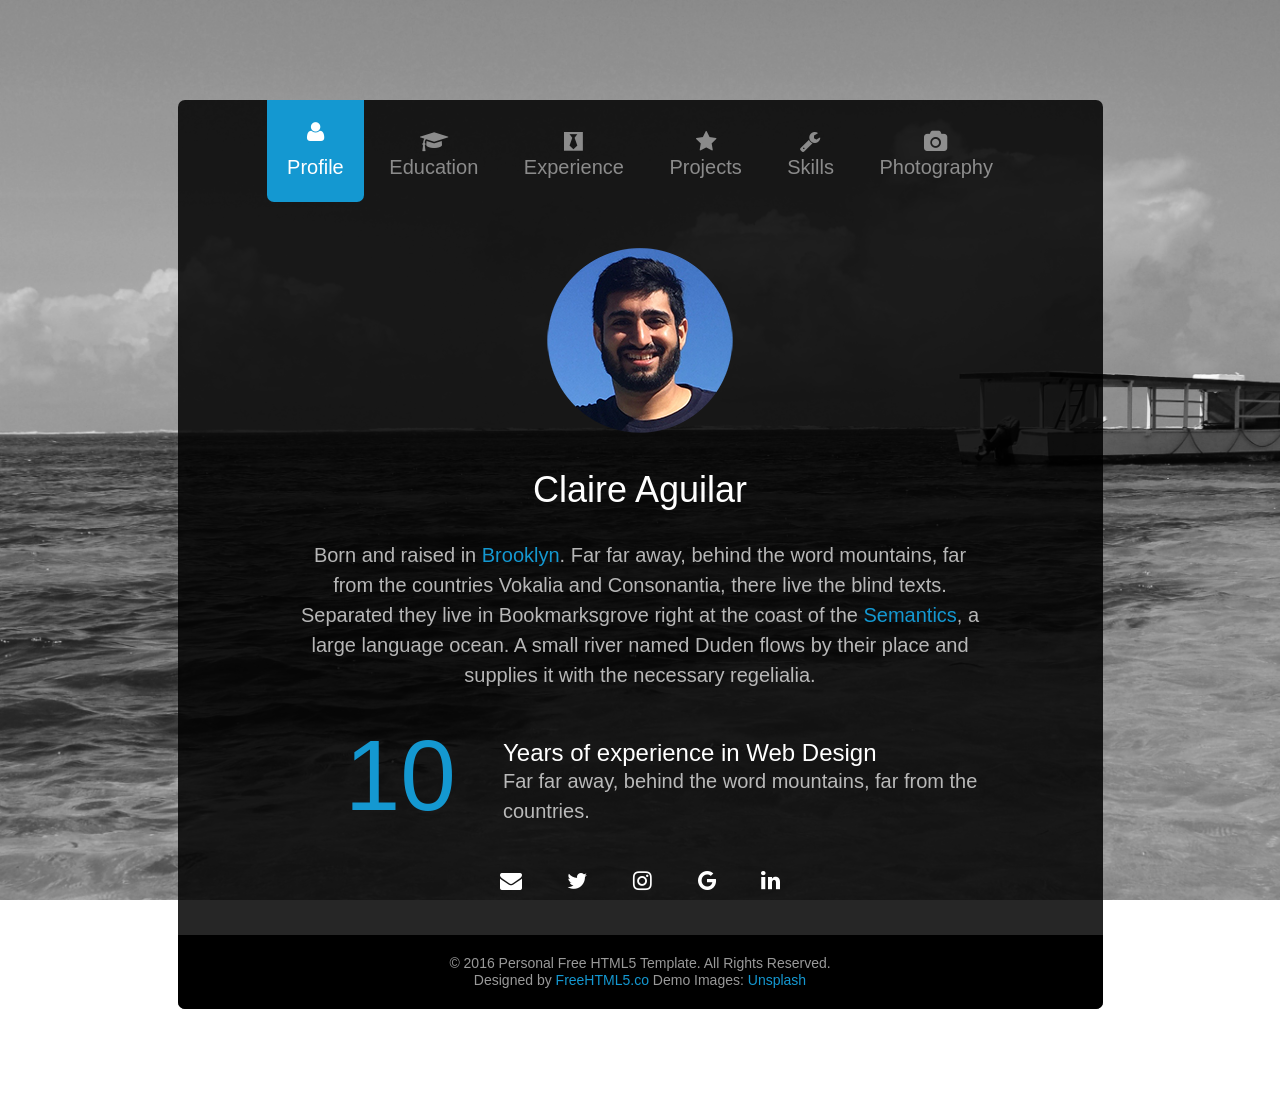
==== commit 9d35f3eb: "changed projects" ====
--- a/index.html
+++ b/index.html
@@ -186,33 +186,10 @@
 								</div>
 								<div class="fh5co-text">
 									<h2>GrapeVyne</h2>
-									<!-- <h3>XYZ Inc.</h3> -->
-									<p>iOS App</p>
-								</div>
-							</div>
-
-							<div class="fh5co-feature">
-								<div class="fh5co-icon">
-									<i class="icon-black-tie"></i>
-								</div>
-								<div class="fh5co-text">
-									<h2>2004-2008</h2>
-									<h3>Previous Ltd Co.</h3>
-									<p>Far far away, behind the word mountains, far from the countries.</p>
-								</div>
-							</div>
-
-							<div class="fh5co-feature">
-								<div class="fh5co-icon">
-									<i class="icon-black-tie"></i>
-								</div>
-								<div class="fh5co-text">
-									<h2>1999-2004</h2>
-									<h3>Previous Ltd Co.</h3>
-									<p>Far far away, behind the word mountains, far from the countries.</p>
-								</div>
-							</div>
-
+									<h3>iOS App</h3>
+									<p>Trivia game</p>
+								</div>
+							</div>
 						</div>
 						
 					</div>
--- a/css/style.css
+++ b/css/style.css
@@ -11,6 +11,13 @@
 *	Edit this section
 *
 * ======================================================= */
+
+:root {
+  /*#38A9BF*/
+  --tint-color: #1498d1;
+}
+
+
 body {
   font-family: "Source Sans Pro", Arial, sans-serif;
   font-weight: 300;
@@ -33,13 +40,13 @@
 }
 
 a {
-  color: #17e7a4;
+  color: var(--tint-color);
   -webkit-transition: 0.5s;
   -o-transition: 0.5s;
   transition: 0.5s;
 }
 a:hover, a:active, a:focus {
-  color: #17e7a4;
+  color: var(--tint-color);
   outline: none;
 }
 
@@ -56,17 +63,17 @@
 
 ::-webkit-selection {
   color: #fff;
-  background: #17e7a4;
+  background: var(--tint-color);
 }
 
 ::-moz-selection {
   color: #fff;
-  background: #17e7a4;
+  background: var(--tint-color);
 }
 
 ::selection {
   color: #fff;
-  background: #17e7a4;
+  background: var(--tint-color);
 }
 
 #fh5co-main {
@@ -159,7 +166,7 @@
   position: absolute;
   content: "";
   height: 0;
-  background: #17e7a4;
+  background: var(--tint-color);
   z-index: -1;
   top: 0;
   left: 0;
@@ -241,7 +248,7 @@
 
 .fh5co-counter .fh5co-number {
   font-size: 100px;
-  color: #17e7a4;
+  color: var(--tint-color);
   font-weight: 400;
   margin: 0;
   padding: 0;
@@ -311,7 +318,7 @@
   }
 }
 .fh5co-social li a:hover {
-  color: #17e7a4;
+  color: var(--tint-color);
 }
 .fh5co-social li a:hover, .fh5co-social li a:active, .fh5co-social li a:focus {
   outline: none;
@@ -330,7 +337,7 @@
   margin-top: 5px;
 }
 .fh5co-feature .fh5co-icon i {
-  color: #17e7a4;
+  color: var(--tint-color);
   font-size: 40px;
 }
 .fh5co-feature .fh5co-text {
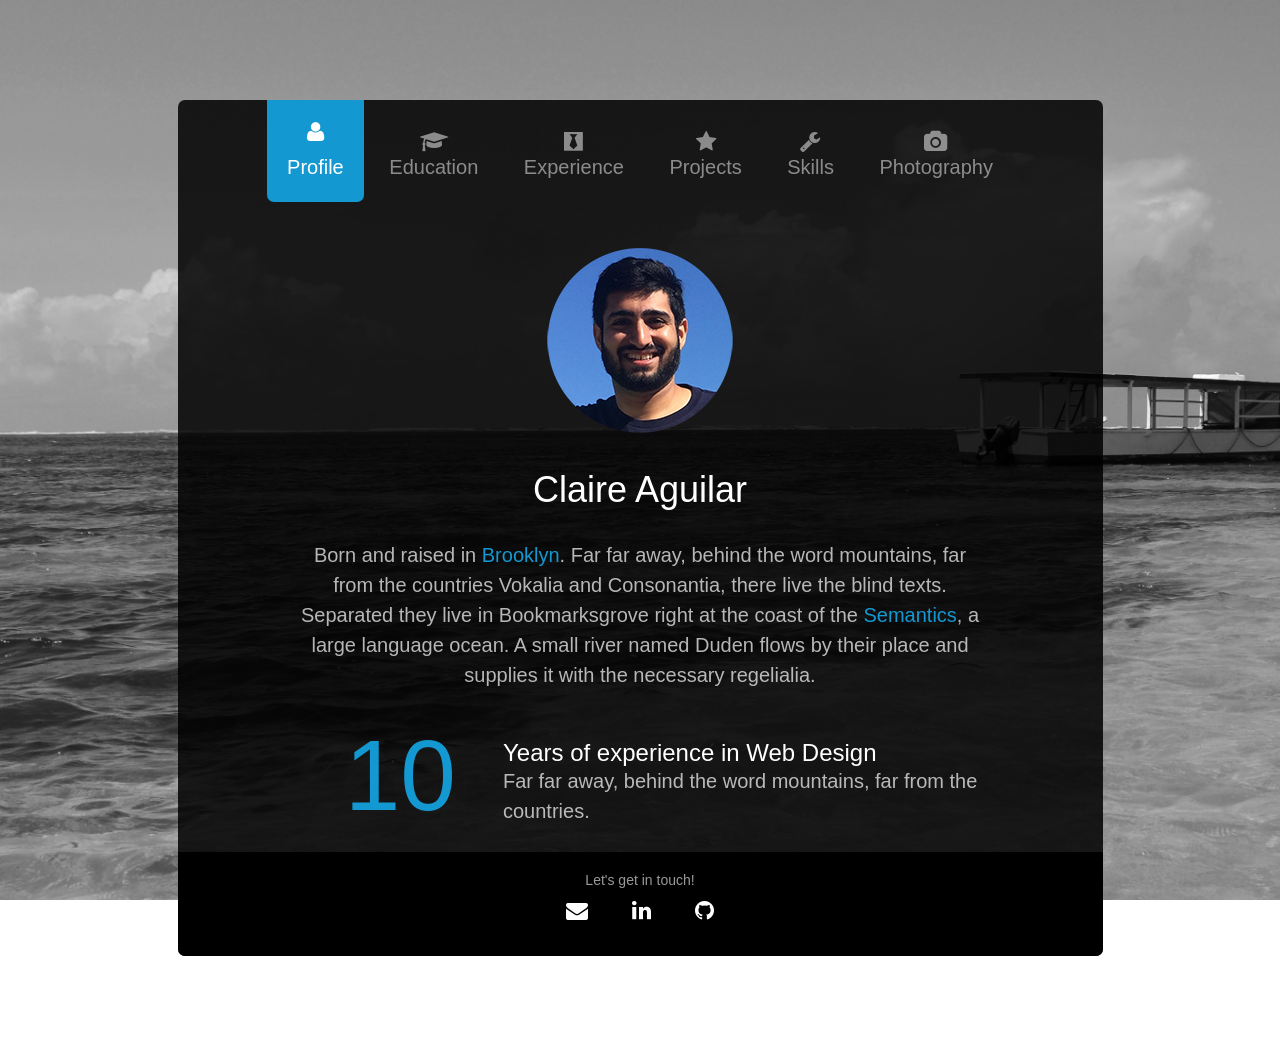
==== commit 31d1fe25: "changed footer" ====
--- a/index.html
+++ b/index.html
@@ -78,13 +78,6 @@
 							</div>
 						</div>
 					</div>
-					<ul class="fh5co-social">
-						<li><a href="#"><i class="icon-envelope"></i></a></li>
-						<li><a href="#"><i class="icon-twitter"></i></a></li>
-						<li><a href="#"><i class="icon-instagram"></i></a></li>
-						<li><a href="#"><i class="icon-google"></i></a></li>
-						<li><a href="#"><i class="icon-linkedin"></i></a></li>
-					</ul>
 				</div>
 			</div>
 			<div class="fh5co-tab-content" data-content="2">
@@ -228,10 +221,12 @@
 		<footer id="fh5co-footer">
 			<div class="row">
 				<div class="col-md-6 col-md-offset-3 text-center">
-					<small>
-						&copy; 2016 Personal Free HTML5 Template. All Rights Reserved. <span class="fh5co-author">
-						Designed by <a href="http://freehtml5.co" target="_blank">FreeHTML5.co</a> Demo Images: <a href="http://unsplash.com/" target="_blank">Unsplash</a></span>
-					</small>
+					Let's get in touch!
+					<ul class="fh5co-social">
+						<li><a href="#"><i class="icon-envelope"></i></a></li>
+						<li><a href="#"><i class="icon-linkedin"></i></a></li>
+						<li><a href="#"><i class="icon-github"></i></a></li>
+					</ul>
 				</div>
 			</div>
 		</footer>
